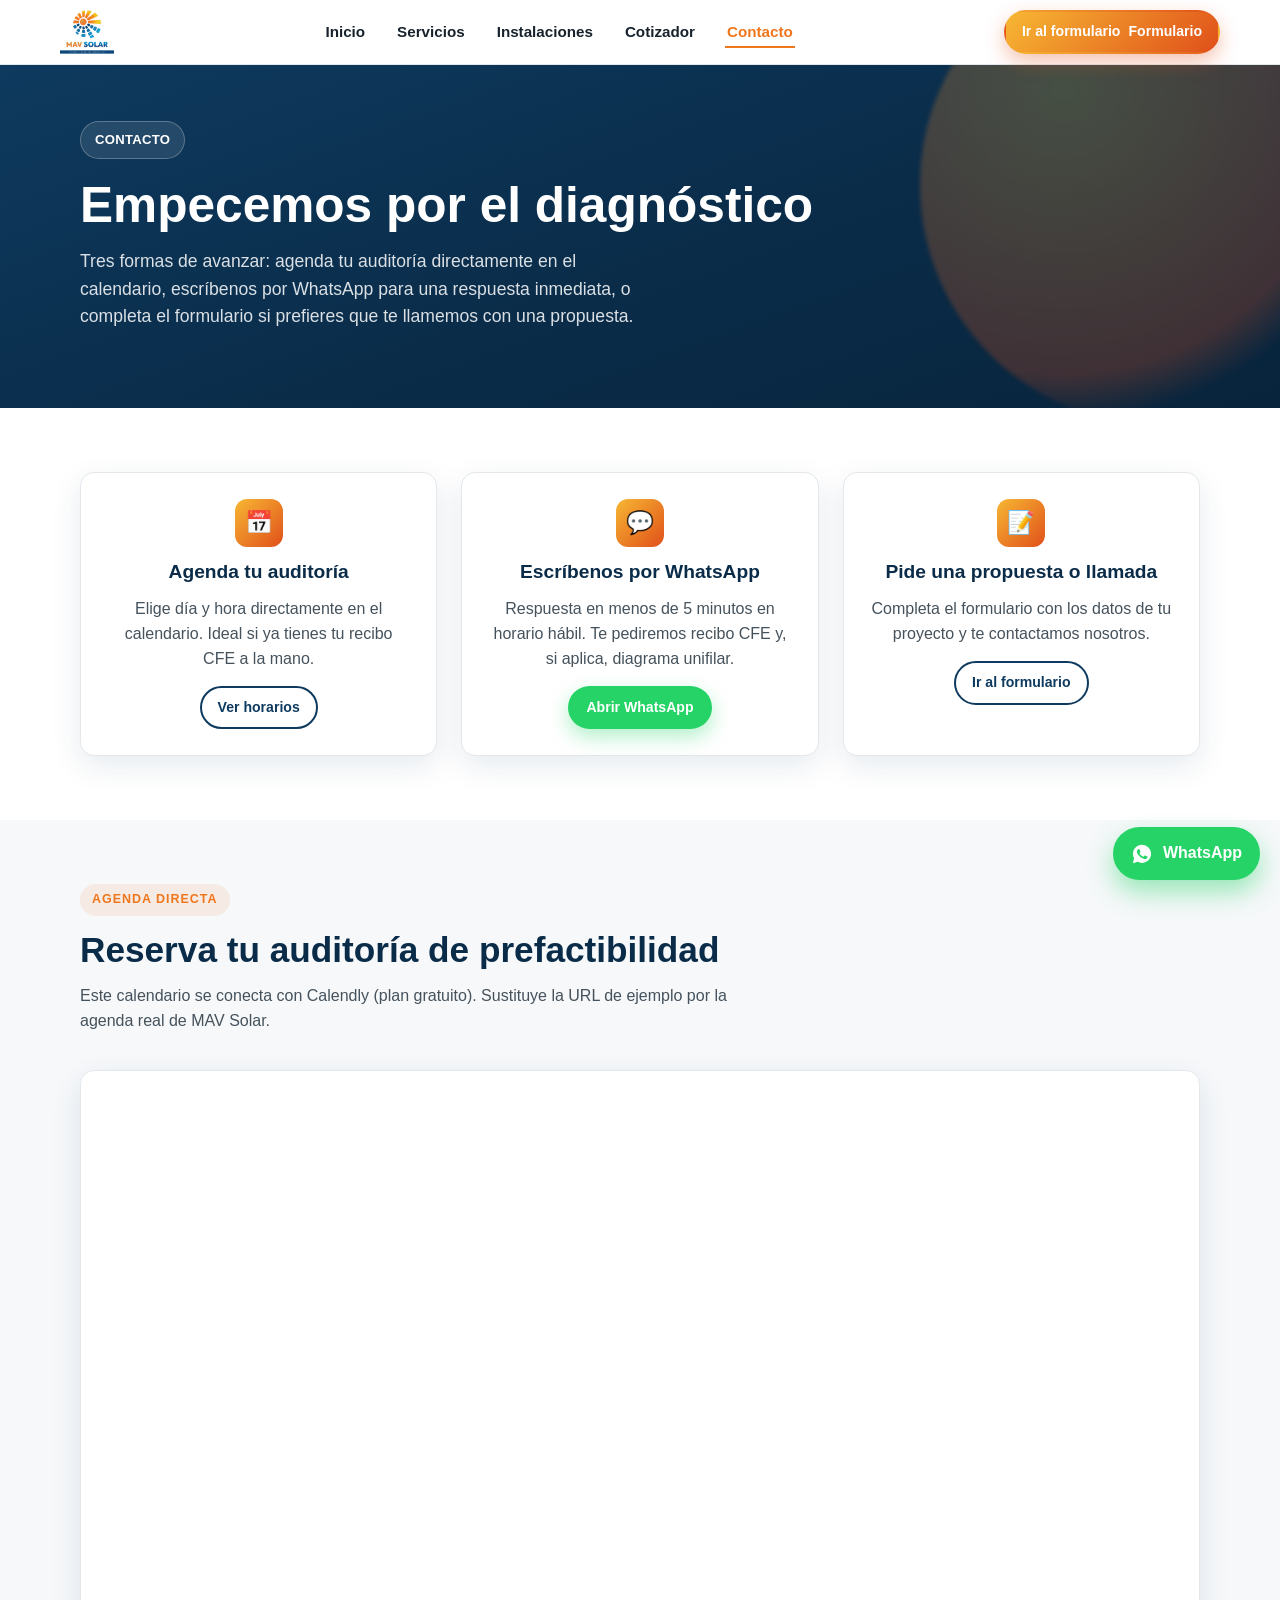
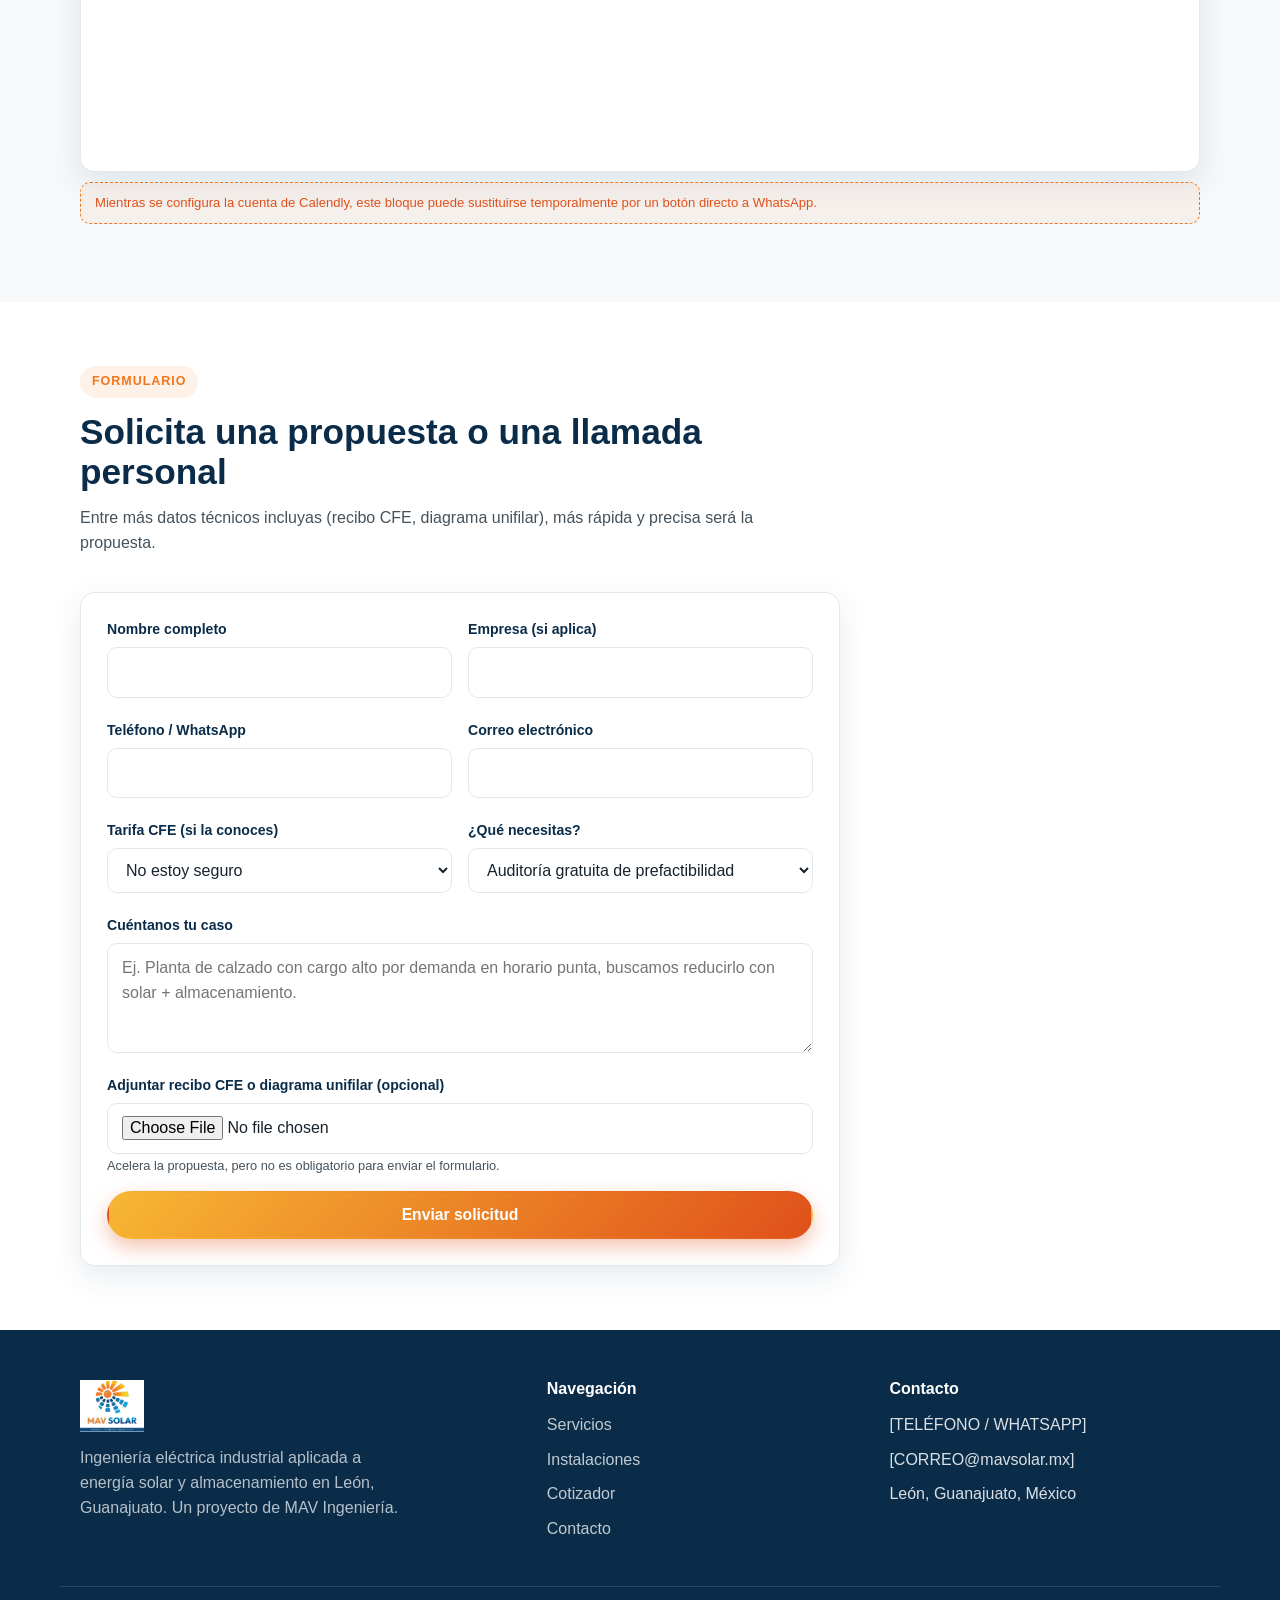
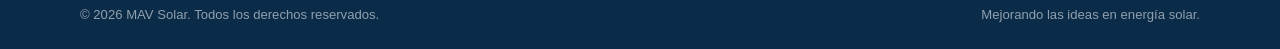
==== contacto.html @ abd988f4 "Crea sitio institucional MAV Solar (HTML/CSS/JS puro) Sitio de 5 páginas (inicio, servicios, instala" ====
<!DOCTYPE html>
<html lang="es-MX">
<head>
<meta charset="UTF-8" />
<meta name="viewport" content="width=device-width, initial-scale=1.0" />
<title>Contacto | MAV Solar</title>
<meta name="description" content="Solicita tu auditoría gratuita de prefactibilidad, una propuesta técnica o agenda una llamada con un ingeniero de MAV Solar en León, Guanajuato." />
<link rel="icon" type="image/png" href="assets/img/favicon.png" />
<link rel="stylesheet" href="assets/css/styles.css" />
</head>
<body>

<header class="site-header">
  <div class="container nav">
    <a href="index.html" class="brand">
      <img src="assets/img/logo.png" alt="MAV Solar" />
    </a>
    <nav aria-label="Principal">
      <ul class="nav-links">
        <li><a href="index.html">Inicio</a></li>
        <li><a href="servicios.html">Servicios</a></li>
        <li><a href="instalaciones.html">Instalaciones</a></li>
        <li><a href="cotizador.html">Cotizador</a></li>
        <li><a href="contacto.html" aria-current="page">Contacto</a></li>
      </ul>
    </nav>
    <div class="nav-cta">
      <a class="btn btn--primary btn--sm" href="#formulario">
        <span class="btn-label-full">Ir al formulario</span><span>Formulario</span>
      </a>
      <button class="nav-toggle" aria-label="Abrir menú" aria-expanded="false">
        <span></span><span></span><span></span>
      </button>
    </div>
  </div>
</header>

<section class="hero" style="padding:56px 0 64px;">
  <div class="container">
    <span class="hero-badge">CONTACTO</span>
    <h1>Empecemos por el diagnóstico</h1>
    <p class="lead">Tres formas de avanzar: agenda tu auditoría directamente en el calendario, escríbenos por WhatsApp para una respuesta inmediata, o completa el formulario si prefieres que te llamemos con una propuesta.</p>
  </div>
</section>

<section class="section">
  <div class="container">
    <div class="grid grid--3">
      <div class="card" style="text-align:center;">
        <div class="card-icon" style="margin:0 auto 14px;">📅</div>
        <h3>Agenda tu auditoría</h3>
        <p class="muted">Elige día y hora directamente en el calendario. Ideal si ya tienes tu recibo CFE a la mano.</p>
        <a class="btn btn--outline-dark btn--sm" href="#calendario">Ver horarios</a>
      </div>
      <div class="card" style="text-align:center;">
        <div class="card-icon" style="margin:0 auto 14px;">💬</div>
        <h3>Escríbenos por WhatsApp</h3>
        <p class="muted">Respuesta en menos de 5 minutos en horario hábil. Te pediremos recibo CFE y, si aplica, diagrama unifilar.</p>
        <a class="btn btn--sm btn--whatsapp" href="https://wa.me/524770000000?text=Hola%20MAV%20Solar%2C%20quiero%20una%20auditor%C3%ADa%20gratuita%20de%20prefactibilidad." target="_blank" rel="noopener">Abrir WhatsApp</a>
      </div>
      <div class="card" style="text-align:center;">
        <div class="card-icon" style="margin:0 auto 14px;">📝</div>
        <h3>Pide una propuesta o llamada</h3>
        <p class="muted">Completa el formulario con los datos de tu proyecto y te contactamos nosotros.</p>
        <a class="btn btn--outline-dark btn--sm" href="#formulario">Ir al formulario</a>
      </div>
    </div>
  </div>
</section>

<section class="section section--soft" id="calendario">
  <div class="container">
    <div class="section-head">
      <span class="eyebrow">Agenda directa</span>
      <h2>Reserva tu auditoría de prefactibilidad</h2>
      <p class="muted">Este calendario se conecta con Calendly (plan gratuito). Sustituye la URL de ejemplo por la agenda real de MAV Solar.</p>
    </div>
    <!--
      TODO(MAV Solar): reemplazar la URL de ejemplo por la real de Calendly,
      p. ej. https://calendly.com/mav-solar/auditoria-gratuita
      Documentación: https://help.calendly.com/hc/en-us/articles/223147027
    -->
    <div class="card" style="padding:0; overflow:hidden;">
      <iframe
        title="Agenda tu auditoría con MAV Solar"
        src="https://calendly.com/mav-solar/auditoria-gratuita?hide_gdpr_banner=1"
        width="100%"
        height="700"
        style="border:0; display:block;"
        loading="lazy"
      ></iframe>
    </div>
    <p class="placeholder-note">Mientras se configura la cuenta de Calendly, este bloque puede sustituirse temporalmente por un botón directo a WhatsApp.</p>
  </div>
</section>

<section class="section" id="formulario">
  <div class="container">
    <div class="section-head">
      <span class="eyebrow">Formulario</span>
      <h2>Solicita una propuesta o una llamada personal</h2>
      <p class="muted">Entre más datos técnicos incluyas (recibo CFE, diagrama unifilar), más rápida y precisa será la propuesta.</p>
    </div>

    <div class="card" style="max-width:760px;">
      <!--
        TODO(MAV Solar): crear cuenta gratuita en https://web3forms.com/ con el
        correo de la empresa y reemplazar WEB3FORMS_ACCESS_KEY_AQUI por el
        Access Key real que Web3Forms envía por correo. No requiere backend.
      -->
      <form id="contacto-form" data-web3forms novalidate>
        <input type="hidden" name="access_key" value="WEB3FORMS_ACCESS_KEY_AQUI" />
        <input type="hidden" name="subject" value="Nueva solicitud desde el sitio de MAV Solar" />
        <input type="checkbox" name="botcheck" style="display:none;" tabindex="-1" autocomplete="off" />

        <div class="form-grid">
          <div class="field">
            <label for="nombre">Nombre completo</label>
            <input type="text" id="nombre" name="nombre" required />
          </div>
          <div class="field">
            <label for="empresa">Empresa (si aplica)</label>
            <input type="text" id="empresa" name="empresa" />
          </div>
          <div class="field">
            <label for="telefono">Teléfono / WhatsApp</label>
            <input type="tel" id="telefono" name="telefono" required />
          </div>
          <div class="field">
            <label for="correo">Correo electrónico</label>
            <input type="email" id="correo" name="correo" required />
          </div>
          <div class="field">
            <label for="tarifa_contacto">Tarifa CFE (si la conoces)</label>
            <select id="tarifa_contacto" name="tarifa_cfe">
              <option value="">No estoy seguro</option>
              <option value="tarifa1">Tarifa 1</option>
              <option value="dac">DAC</option>
              <option value="pdbt">PDBT</option>
              <option value="gdmt">GDMTO / GDMTH</option>
            </select>
          </div>
          <div class="field">
            <label for="tipo_solicitud">¿Qué necesitas?</label>
            <select id="tipo_solicitud" name="tipo_solicitud">
              <option value="auditoria">Auditoría gratuita de prefactibilidad</option>
              <option value="propuesta">Propuesta técnica</option>
              <option value="llamada">Llamada con un ingeniero</option>
              <option value="mantenimiento">Mantenimiento de sistema existente</option>
            </select>
          </div>
          <div class="field full">
            <label for="mensaje">Cuéntanos tu caso</label>
            <textarea id="mensaje" name="mensaje" placeholder="Ej. Planta de calzado con cargo alto por demanda en horario punta, buscamos reducirlo con solar + almacenamiento."></textarea>
          </div>
          <div class="field full">
            <label for="adjunto">Adjuntar recibo CFE o diagrama unifilar (opcional)</label>
            <input type="file" id="adjunto" name="attachment" accept=".pdf,.jpg,.jpeg,.png" />
            <span class="hint">Acelera la propuesta, pero no es obligatorio para enviar el formulario.</span>
          </div>
        </div>

        <button type="submit" class="btn btn--primary btn--block" style="margin-top:10px;">Enviar solicitud</button>
        <div class="form-status" role="status"></div>
      </form>
    </div>
  </div>
</section>

<footer class="site-footer">
  <div class="container footer-grid">
    <div>
      <img src="assets/img/logo.png" alt="MAV Solar" style="height:52px; width:auto; margin-bottom:14px;" />
      <p class="muted" style="color:rgba(255,255,255,0.7); max-width:320px;">Ingeniería eléctrica industrial aplicada a energía solar y almacenamiento en León, Guanajuato. Un proyecto de MAV Ingeniería.</p>
    </div>
    <div>
      <h4>Navegación</h4>
      <ul class="footer-links">
        <li><a href="servicios.html">Servicios</a></li>
        <li><a href="instalaciones.html">Instalaciones</a></li>
        <li><a href="cotizador.html">Cotizador</a></li>
        <li><a href="contacto.html">Contacto</a></li>
      </ul>
    </div>
    <div>
      <h4>Contacto</h4>
      <ul class="footer-links">
        <li>[TELÉFONO / WHATSAPP]</li>
        <li>[CORREO@mavsolar.mx]</li>
        <li>León, Guanajuato, México</li>
      </ul>
    </div>
  </div>
  <div class="container footer-bottom">
    <span>© <span id="year"></span> MAV Solar. Todos los derechos reservados.</span>
    <span>Mejorando las ideas en energía solar.</span>
  </div>
</footer>

<a
  class="wa-float"
  href="https://wa.me/524770000000?text=Hola%20MAV%20Solar%2C%20quiero%20una%20auditor%C3%ADa%20gratuita%20de%20prefactibilidad."
  target="_blank"
  rel="noopener"
  aria-label="Escribir por WhatsApp"
>
  <svg viewBox="0 0 24 24" fill="currentColor" aria-hidden="true"><path d="M12.04 2C6.58 2 2.13 6.45 2.13 11.91c0 1.75.46 3.38 1.26 4.79L2 22l5.44-1.42a9.9 9.9 0 0 0 4.6 1.15h.01c5.46 0 9.9-4.45 9.9-9.91 0-2.65-1.03-5.14-2.9-7.01A9.82 9.82 0 0 0 12.04 2zm5.8 14.06c-.24.68-1.39 1.32-1.92 1.4-.49.08-1.1.11-1.78-.11-.41-.13-.94-.3-1.62-.6-2.86-1.24-4.72-4.11-4.87-4.3-.14-.2-1.17-1.56-1.17-2.98s.72-2.11 1-2.4c.24-.26.53-.32.71-.32h.5c.16 0 .38-.03.58.44.24.58.81 2 .88 2.15.07.15.12.32.02.52-.1.2-.15.32-.29.5-.15.17-.31.39-.44.52-.15.15-.3.31-.13.6.17.29.75 1.24 1.61 2.01 1.11.99 2.04 1.3 2.33 1.45.29.15.46.13.63-.08.17-.2.72-.84.92-1.13.19-.29.39-.24.65-.15.27.1 1.68.79 1.97.94.29.15.48.22.55.34.07.13.07.75-.17 1.42z"/></svg>
  <span>WhatsApp</span>
</a>

<script>document.getElementById("year").textContent = new Date().getFullYear();</script>
<script src="assets/js/main.js"></script>

<!--
  TODO(MAV Solar): activar el chat automatizado con Tidio (ver index.html
  para instrucciones completas) pegando aquí el mismo script en todas las
  páginas del sitio.
-->
</body>
</html>
---- assets/css/styles.css ----
/* MAV Solar — hoja de estilos principal
   Paleta tomada del logo: naranja/amarillo (sol) + azul (paneles) + azul marino (institucional) */

:root {
  --orange-1: #f7b733;
  --orange-2: #f0761d;
  --orange-3: #e0501a;
  --blue-1: #34a9e0;
  --blue-2: #1f77c2;
  --navy: #0e3a5f;
  --navy-dark: #0a2c49;
  --ink: #17222c;
  --ink-soft: #45525c;
  --paper: #ffffff;
  --paper-soft: #f6f8fa;
  --line: #e3e8ec;
  --ok: #1f8a5b;
  --warn: #c0392b;

  --radius: 14px;
  --shadow: 0 10px 30px rgba(14, 58, 95, 0.10);
  --container: 1160px;
}

* { box-sizing: border-box; }

html { scroll-behavior: smooth; }

body {
  margin: 0;
  font-family: "Segoe UI", Roboto, -apple-system, BlinkMacSystemFont, Arial, sans-serif;
  color: var(--ink);
  background: var(--paper);
  line-height: 1.55;
}

img { max-width: 100%; display: block; }

a { color: inherit; }

.container {
  width: 100%;
  max-width: var(--container);
  margin: 0 auto;
  padding: 0 20px;
}

h1, h2, h3, h4 {
  font-weight: 800;
  line-height: 1.15;
  margin: 0 0 14px;
  color: var(--navy-dark);
}

h1 { font-size: clamp(2rem, 4.5vw, 3.1rem); }
h2 { font-size: clamp(1.5rem, 3vw, 2.2rem); }
h3 { font-size: 1.2rem; }

p { margin: 0 0 14px; color: var(--ink-soft); }

.section {
  padding: 64px 0;
}
.section--tight { padding: 40px 0; }
.section--soft { background: var(--paper-soft); }
.section--navy {
  background: linear-gradient(135deg, var(--navy) 0%, var(--navy-dark) 100%);
  color: #fff;
}
.section--navy h2, .section--navy h3, .section--navy p { color: #fff; }
.section--navy .muted { color: rgba(255,255,255,0.75); }

.eyebrow {
  display: inline-block;
  font-size: 0.78rem;
  font-weight: 700;
  letter-spacing: 0.08em;
  text-transform: uppercase;
  color: var(--orange-2);
  background: rgba(240, 118, 29, 0.1);
  padding: 6px 12px;
  border-radius: 999px;
  margin-bottom: 14px;
}

.lead {
  font-size: 1.1rem;
  max-width: 640px;
}

.muted { color: var(--ink-soft); }

/* Botones */
.btn {
  display: inline-flex;
  align-items: center;
  gap: 8px;
  padding: 13px 22px;
  border-radius: 999px;
  font-weight: 700;
  font-size: 0.98rem;
  text-decoration: none;
  border: 2px solid transparent;
  cursor: pointer;
  transition: transform 0.15s ease, box-shadow 0.15s ease, background 0.15s ease;
}
.btn:hover { transform: translateY(-2px); }

.btn--primary {
  background: linear-gradient(135deg, var(--orange-1), var(--orange-3));
  color: #fff;
  box-shadow: 0 8px 20px rgba(224, 80, 26, 0.35);
}
.btn--primary:hover { box-shadow: 0 12px 26px rgba(224, 80, 26, 0.45); }

.btn--outline {
  background: transparent;
  border-color: rgba(255,255,255,0.55);
  color: #fff;
}
.btn--outline:hover { background: rgba(255,255,255,0.12); }

.btn--outline-dark {
  background: transparent;
  border-color: var(--navy);
  color: var(--navy);
}
.btn--outline-dark:hover { background: var(--navy); color: #fff; }

.btn--whatsapp {
  background: #25d366;
  color: #fff;
  box-shadow: 0 8px 20px rgba(37, 211, 102, 0.35);
}

.btn--block { width: 100%; justify-content: center; }
.btn--sm { padding: 9px 16px; font-size: 0.88rem; }

.actions { display: flex; gap: 14px; flex-wrap: wrap; }

/* Header / Nav */
.site-header {
  position: sticky;
  top: 0;
  z-index: 100;
  background: rgba(255,255,255,0.96);
  backdrop-filter: blur(6px);
  border-bottom: 1px solid var(--line);
}
.nav {
  display: flex;
  align-items: center;
  justify-content: space-between;
  padding: 10px 0;
}
.brand {
  display: flex;
  align-items: center;
  gap: 10px;
  text-decoration: none;
  font-weight: 800;
  color: var(--navy-dark);
}
.brand img { height: 44px; width: auto; }

.nav-links {
  display: flex;
  align-items: center;
  gap: 28px;
  list-style: none;
  margin: 0;
  padding: 0;
}
.nav-links a {
  text-decoration: none;
  font-weight: 600;
  font-size: 0.95rem;
  color: var(--ink);
  padding: 6px 2px;
  border-bottom: 2px solid transparent;
}
.nav-links a:hover,
.nav-links a[aria-current="page"] {
  color: var(--orange-2);
  border-bottom-color: var(--orange-2);
}

.nav-cta { display: flex; align-items: center; gap: 12px; }

.nav-toggle {
  display: none;
  background: none;
  border: none;
  cursor: pointer;
  padding: 6px;
}
.nav-toggle span {
  display: block;
  width: 26px;
  height: 3px;
  margin: 5px 0;
  background: var(--navy-dark);
  border-radius: 2px;
}

@media (max-width: 900px) {
  .nav-links {
    position: fixed;
    top: 68px;
    left: 0;
    right: 0;
    background: #fff;
    flex-direction: column;
    align-items: flex-start;
    gap: 0;
    padding: 10px 20px 20px;
    border-bottom: 1px solid var(--line);
    box-shadow: 0 12px 20px rgba(0,0,0,0.06);
    transform: translateY(-130%);
    transition: transform 0.25s ease;
  }
  .nav-links.is-open { transform: translateY(0); }
  .nav-links li { width: 100%; padding: 10px 0; border-bottom: 1px solid var(--line); }
  .nav-cta .btn span.btn-label-full { display: none; }
  .nav-toggle { display: block; }
}

/* Hero */
.hero {
  position: relative;
  overflow: hidden;
  background: linear-gradient(160deg, var(--navy) 0%, var(--navy-dark) 55%, #08243c 100%);
  color: #fff;
  padding: 72px 0 88px;
}
.hero::after {
  content: "";
  position: absolute;
  right: -120px;
  top: -120px;
  width: 480px;
  height: 480px;
  border-radius: 50%;
  background: radial-gradient(circle at 30% 30%, var(--orange-1), var(--orange-3) 60%, transparent 70%);
  opacity: 0.25;
  filter: blur(2px);
}
.hero-grid {
  display: grid;
  grid-template-columns: 1.1fr 0.9fr;
  gap: 40px;
  align-items: center;
  position: relative;
}
@media (max-width: 900px) {
  .hero-grid { grid-template-columns: 1fr; }
}
.hero h1 { color: #fff; }
.hero .lead { color: rgba(255,255,255,0.85); max-width: 560px; }

.hero-badge {
  display: inline-flex;
  align-items: center;
  gap: 8px;
  background: rgba(255,255,255,0.1);
  border: 1px solid rgba(255,255,255,0.25);
  padding: 8px 14px;
  border-radius: 999px;
  font-size: 0.82rem;
  font-weight: 700;
  letter-spacing: 0.02em;
  margin-bottom: 18px;
}

.hero-art {
  display: flex;
  justify-content: center;
}
.hero-art img { max-width: 320px; filter: drop-shadow(0 20px 40px rgba(0,0,0,0.35)); }

/* Stat / trust bar */
.stat-bar {
  display: grid;
  grid-template-columns: repeat(4, 1fr);
  gap: 24px;
  margin-top: 46px;
  position: relative;
}
@media (max-width: 900px) {
  .stat-bar { grid-template-columns: repeat(2, 1fr); }
}
.stat {
  background: rgba(255,255,255,0.06);
  border: 1px solid rgba(255,255,255,0.15);
  border-radius: var(--radius);
  padding: 18px;
}
.stat strong {
  display: block;
  font-size: 1.5rem;
  color: var(--orange-1);
}
.stat span { font-size: 0.85rem; color: rgba(255,255,255,0.75); }

/* Cards / grids */
.grid {
  display: grid;
  gap: 24px;
}
.grid--3 { grid-template-columns: repeat(3, 1fr); }
.grid--2 { grid-template-columns: repeat(2, 1fr); }
.grid--4 { grid-template-columns: repeat(4, 1fr); }
@media (max-width: 900px) {
  .grid--3, .grid--4 { grid-template-columns: 1fr 1fr; }
}
@media (max-width: 620px) {
  .grid--2, .grid--3, .grid--4 { grid-template-columns: 1fr; }
}

.card {
  background: #fff;
  border: 1px solid var(--line);
  border-radius: var(--radius);
  padding: 26px;
  box-shadow: var(--shadow);
}

.card--segment {
  border-top: 4px solid var(--blue-2);
  display: flex;
  flex-direction: column;
  gap: 10px;
}
.card--segment.is-core { border-top-color: var(--orange-2); }
.tag {
  display: inline-block;
  align-self: flex-start;
  font-size: 0.72rem;
  font-weight: 800;
  letter-spacing: 0.06em;
  text-transform: uppercase;
  padding: 4px 10px;
  border-radius: 999px;
  background: rgba(31, 119, 194, 0.12);
  color: var(--blue-2);
}
.tag.is-core { background: rgba(240, 118, 29, 0.14); color: var(--orange-2); }
.tag.is-selective { background: rgba(23, 34, 44, 0.08); color: var(--ink-soft); }

.card--service {
  border-left: 4px solid var(--orange-2);
}
.card-icon {
  width: 48px;
  height: 48px;
  border-radius: 12px;
  display: flex;
  align-items: center;
  justify-content: center;
  background: linear-gradient(135deg, var(--orange-1), var(--orange-3));
  color: #fff;
  font-size: 1.4rem;
  margin-bottom: 12px;
}

.list-check {
  list-style: none;
  margin: 0;
  padding: 0;
}
.list-check li {
  position: relative;
  padding-left: 26px;
  margin-bottom: 10px;
  color: var(--ink-soft);
}
.list-check li::before {
  content: "✓";
  position: absolute;
  left: 0;
  top: 0;
  color: var(--ok);
  font-weight: 800;
}

.list-x li::before {
  content: "✕";
  color: var(--warn);
}

/* Two-column split */
.split {
  display: grid;
  grid-template-columns: 1fr 1fr;
  gap: 40px;
  align-items: start;
}
@media (max-width: 900px) {
  .split { grid-template-columns: 1fr; }
}

/* Case / project cards */
.case-card {
  background: #fff;
  border: 1px solid var(--line);
  border-radius: var(--radius);
  overflow: hidden;
  box-shadow: var(--shadow);
}
.case-thumb {
  aspect-ratio: 16/10;
  background: linear-gradient(135deg, var(--blue-1), var(--navy));
  display: flex;
  align-items: center;
  justify-content: center;
  color: rgba(255,255,255,0.85);
  font-weight: 700;
  font-size: 0.85rem;
  text-align: center;
  padding: 16px;
}
.case-body { padding: 20px; }
.case-meta {
  display: flex;
  gap: 10px;
  flex-wrap: wrap;
  margin-top: 12px;
}
.chip {
  font-size: 0.78rem;
  font-weight: 700;
  background: var(--paper-soft);
  border: 1px solid var(--line);
  padding: 5px 10px;
  border-radius: 999px;
  color: var(--navy);
}

.filters {
  display: flex;
  flex-wrap: wrap;
  gap: 10px;
  margin: 24px 0 32px;
}
.filter-btn {
  border: 1px solid var(--line);
  background: #fff;
  padding: 8px 16px;
  border-radius: 999px;
  font-weight: 700;
  font-size: 0.85rem;
  cursor: pointer;
  color: var(--ink-soft);
}
.filter-btn.is-active {
  background: var(--navy);
  color: #fff;
  border-color: var(--navy);
}

/* Placeholder callout */
.placeholder-note {
  border: 1px dashed var(--orange-2);
  background: rgba(240,118,29,0.06);
  border-radius: 10px;
  padding: 10px 14px;
  font-size: 0.82rem;
  color: var(--orange-3);
  margin-top: 10px;
}

/* Forms */
.form-grid {
  display: grid;
  grid-template-columns: 1fr 1fr;
  gap: 16px;
}
@media (max-width: 620px) {
  .form-grid { grid-template-columns: 1fr; }
}
.field { display: flex; flex-direction: column; gap: 6px; margin-bottom: 6px; }
.field.full { grid-column: 1 / -1; }
label { font-weight: 700; font-size: 0.88rem; color: var(--navy-dark); }
input, select, textarea {
  font: inherit;
  padding: 12px 14px;
  border-radius: 10px;
  border: 1px solid var(--line);
  background: #fff;
  color: var(--ink);
}
input:focus, select:focus, textarea:focus {
  outline: 2px solid var(--blue-1);
  outline-offset: 1px;
}
textarea { min-height: 110px; resize: vertical; }
.hint { font-size: 0.8rem; color: var(--ink-soft); margin-top: -4px; }

.form-status {
  margin-top: 14px;
  padding: 12px 14px;
  border-radius: 10px;
  font-weight: 600;
  font-size: 0.92rem;
  display: none;
}
.form-status.is-visible { display: block; }
.form-status.is-ok { background: rgba(31,138,91,0.12); color: var(--ok); }
.form-status.is-error { background: rgba(192,57,43,0.12); color: var(--warn); }

/* Cotizador */
.quote-shell {
  display: grid;
  grid-template-columns: 1fr 1fr;
  gap: 36px;
  align-items: start;
}
@media (max-width: 900px) {
  .quote-shell { grid-template-columns: 1fr; }
}
.quote-result {
  background: linear-gradient(160deg, var(--navy), var(--navy-dark));
  color: #fff;
  border-radius: var(--radius);
  padding: 28px;
  position: sticky;
  top: 90px;
}
.quote-result h3 { color: #fff; }
.quote-result .result-value {
  font-size: 2.1rem;
  font-weight: 800;
  color: var(--orange-1);
  margin: 6px 0 2px;
}
.result-row {
  display: flex;
  justify-content: space-between;
  padding: 12px 0;
  border-bottom: 1px solid rgba(255,255,255,0.15);
}
.result-row:last-of-type { border-bottom: none; }
.result-empty { color: rgba(255,255,255,0.7); font-size: 0.92rem; }

.step-badge {
  display: inline-flex;
  align-items: center;
  justify-content: center;
  width: 30px;
  height: 30px;
  border-radius: 50%;
  background: var(--orange-2);
  color: #fff;
  font-weight: 800;
  margin-right: 10px;
  flex-shrink: 0;
}

/* Timeline (90 días) */
.timeline {
  display: grid;
  grid-template-columns: repeat(3, 1fr);
  gap: 24px;
}
@media (max-width: 900px) { .timeline { grid-template-columns: 1fr; } }
.timeline-card {
  background: #fff;
  border-radius: var(--radius);
  border: 1px solid var(--line);
  padding: 24px;
}
.timeline-card h4 { margin-bottom: 4px; color: var(--orange-2); }

/* Footer */
.site-footer {
  background: var(--navy-dark);
  color: rgba(255,255,255,0.85);
  padding: 50px 0 24px;
}
.footer-grid {
  display: grid;
  grid-template-columns: 1.4fr 1fr 1fr;
  gap: 32px;
}
@media (max-width: 700px) {
  .footer-grid { grid-template-columns: 1fr; }
}
.site-footer h4 { color: #fff; font-size: 1rem; margin-bottom: 14px; }
.site-footer a { text-decoration: none; color: rgba(255,255,255,0.75); }
.site-footer a:hover { color: var(--orange-1); }
.footer-links { list-style: none; margin: 0; padding: 0; }
.footer-links li { margin-bottom: 10px; }
.footer-bottom {
  border-top: 1px solid rgba(255,255,255,0.12);
  margin-top: 34px;
  padding-top: 18px;
  display: flex;
  justify-content: space-between;
  flex-wrap: wrap;
  gap: 10px;
  font-size: 0.82rem;
  color: rgba(255,255,255,0.55);
}

/* Floating WhatsApp button */
.wa-float {
  position: fixed;
  right: 20px;
  bottom: 20px;
  z-index: 200;
  display: flex;
  align-items: center;
  gap: 10px;
  background: #25d366;
  color: #fff;
  text-decoration: none;
  padding: 14px 18px;
  border-radius: 999px;
  font-weight: 700;
  box-shadow: 0 12px 26px rgba(37, 211, 102, 0.45);
  transition: transform 0.15s ease;
}
.wa-float:hover { transform: translateY(-3px); }
.wa-float svg { width: 22px; height: 22px; }

@media (max-width: 480px) {
  .wa-float span { display: none; }
  .wa-float { padding: 14px; }
}

.section-head {
  max-width: 680px;
  margin-bottom: 36px;
}

.divider { height: 1px; background: var(--line); margin: 40px 0; }
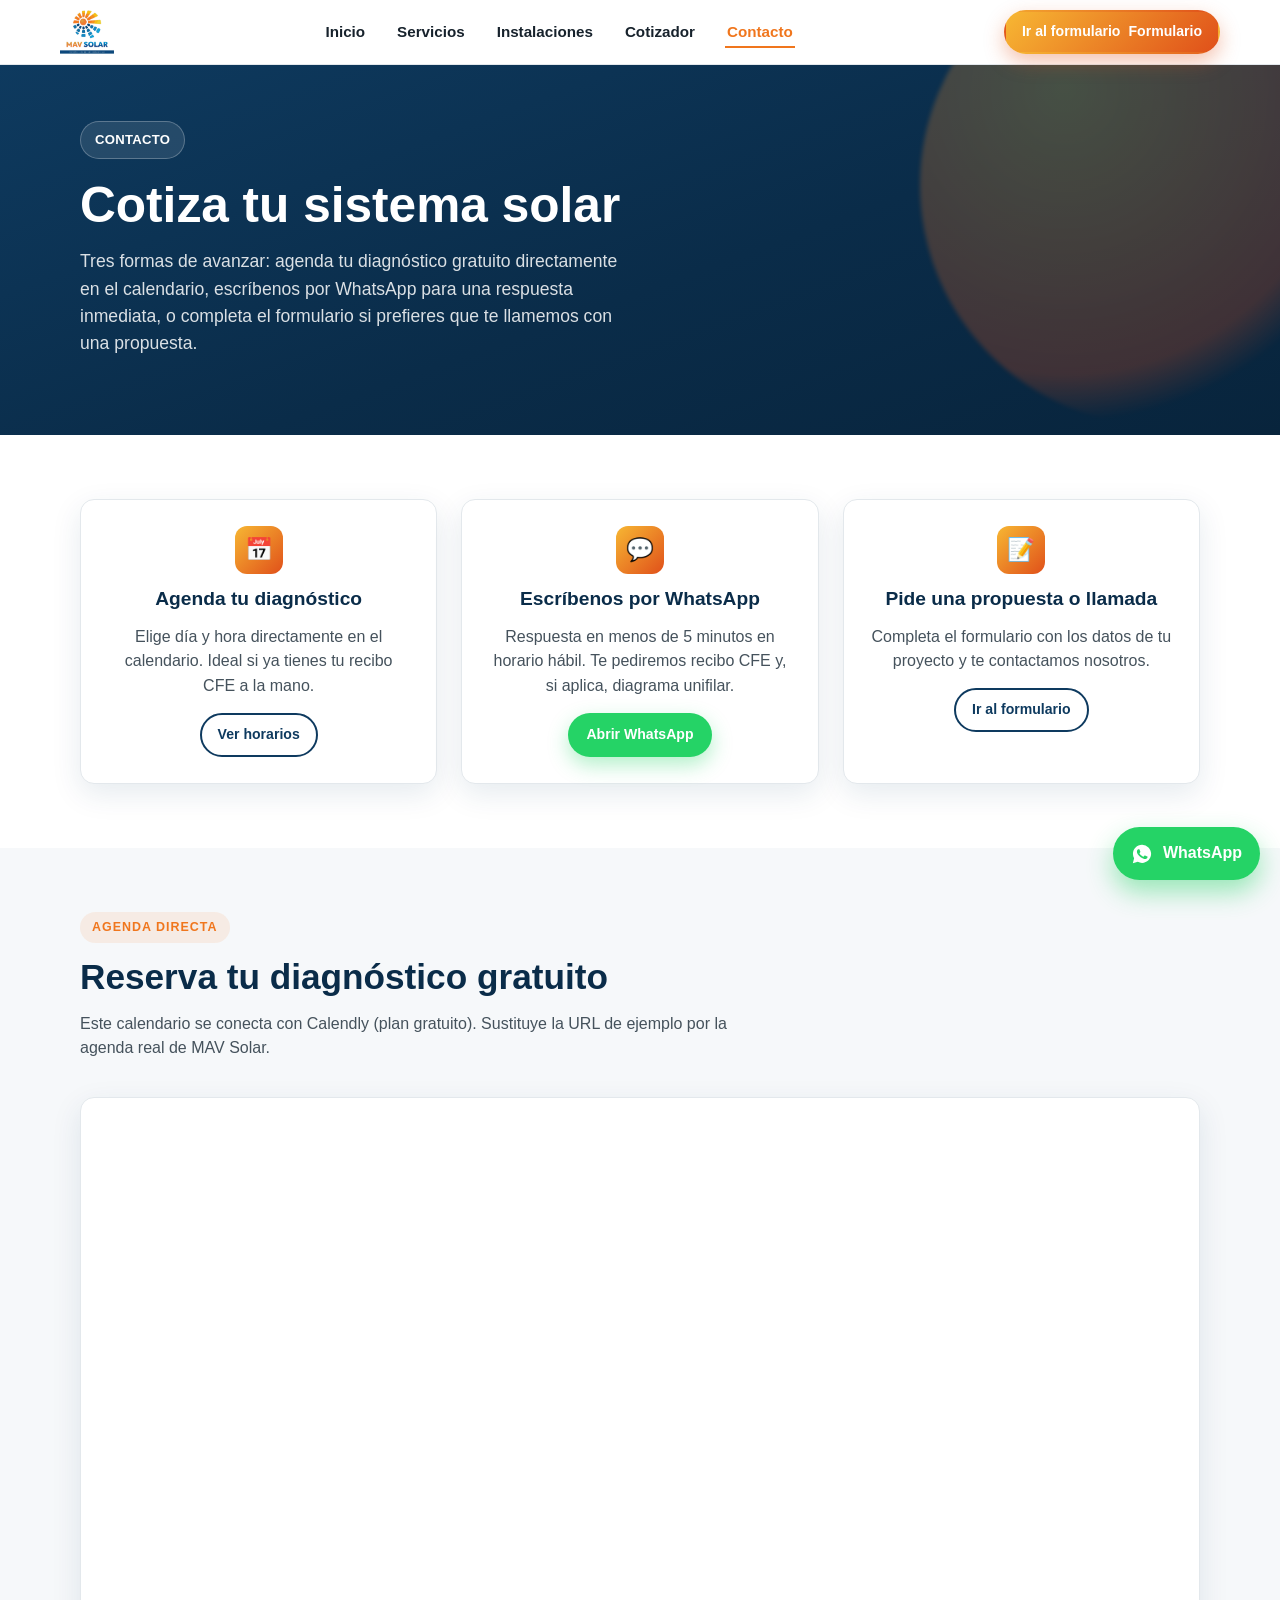
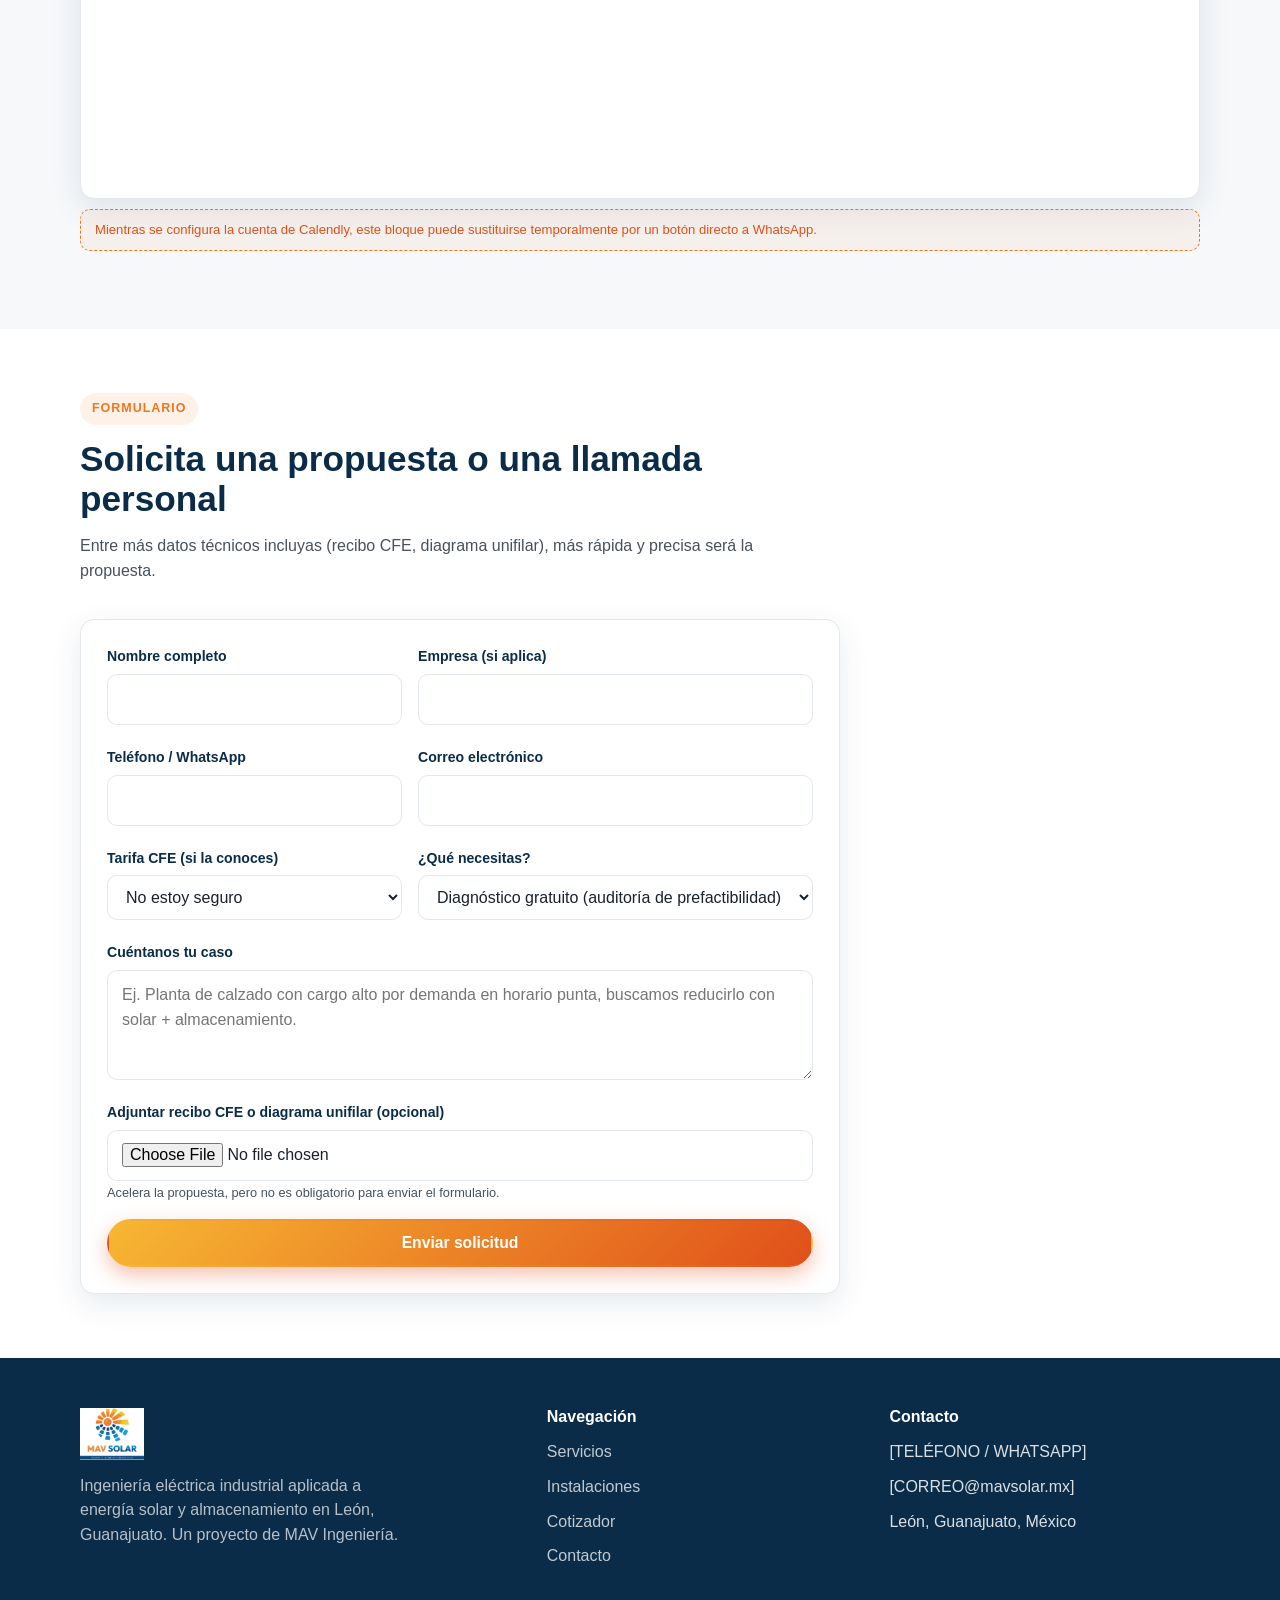
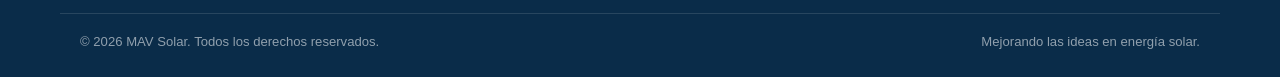
==== commit 605b19ed: "Reordena el copy hacia conversión: beneficio antes que posicionamiento Reestructura las 5 páginas si" ====
--- a/contacto.html
+++ b/contacto.html
@@ -3,8 +3,8 @@
 <head>
 <meta charset="UTF-8" />
 <meta name="viewport" content="width=device-width, initial-scale=1.0" />
-<title>Contacto | MAV Solar</title>
-<meta name="description" content="Solicita tu auditoría gratuita de prefactibilidad, una propuesta técnica o agenda una llamada con un ingeniero de MAV Solar en León, Guanajuato." />
+<title>Cotización de Paneles Solares en León | MAV Solar</title>
+<meta name="description" content="Cotiza tu sistema de paneles solares, agenda un diagnóstico gratuito o solicita una llamada con MAV Solar en León, Guanajuato." />
 <link rel="icon" type="image/png" href="assets/img/favicon.png" />
 <link rel="stylesheet" href="assets/css/styles.css" />
 </head>
@@ -38,8 +38,8 @@
 <section class="hero" style="padding:56px 0 64px;">
   <div class="container">
     <span class="hero-badge">CONTACTO</span>
-    <h1>Empecemos por el diagnóstico</h1>
-    <p class="lead">Tres formas de avanzar: agenda tu auditoría directamente en el calendario, escríbenos por WhatsApp para una respuesta inmediata, o completa el formulario si prefieres que te llamemos con una propuesta.</p>
+    <h1>Cotiza tu sistema solar</h1>
+    <p class="lead">Tres formas de avanzar: agenda tu diagnóstico gratuito directamente en el calendario, escríbenos por WhatsApp para una respuesta inmediata, o completa el formulario si prefieres que te llamemos con una propuesta.</p>
   </div>
 </section>
 
@@ -48,7 +48,7 @@
     <div class="grid grid--3">
       <div class="card" style="text-align:center;">
         <div class="card-icon" style="margin:0 auto 14px;">📅</div>
-        <h3>Agenda tu auditoría</h3>
+        <h3>Agenda tu diagnóstico</h3>
         <p class="muted">Elige día y hora directamente en el calendario. Ideal si ya tienes tu recibo CFE a la mano.</p>
         <a class="btn btn--outline-dark btn--sm" href="#calendario">Ver horarios</a>
       </div>
@@ -72,7 +72,7 @@
   <div class="container">
     <div class="section-head">
       <span class="eyebrow">Agenda directa</span>
-      <h2>Reserva tu auditoría de prefactibilidad</h2>
+      <h2>Reserva tu diagnóstico gratuito</h2>
       <p class="muted">Este calendario se conecta con Calendly (plan gratuito). Sustituye la URL de ejemplo por la agenda real de MAV Solar.</p>
     </div>
     <!--
@@ -82,7 +82,7 @@
     -->
     <div class="card" style="padding:0; overflow:hidden;">
       <iframe
-        title="Agenda tu auditoría con MAV Solar"
+        title="Agenda tu diagnóstico gratuito con MAV Solar"
         src="https://calendly.com/mav-solar/auditoria-gratuita?hide_gdpr_banner=1"
         width="100%"
         height="700"
@@ -143,7 +143,7 @@
           <div class="field">
             <label for="tipo_solicitud">¿Qué necesitas?</label>
             <select id="tipo_solicitud" name="tipo_solicitud">
-              <option value="auditoria">Auditoría gratuita de prefactibilidad</option>
+              <option value="auditoria">Diagnóstico gratuito (auditoría de prefactibilidad)</option>
               <option value="propuesta">Propuesta técnica</option>
               <option value="llamada">Llamada con un ingeniero</option>
               <option value="mantenimiento">Mantenimiento de sistema existente</option>
